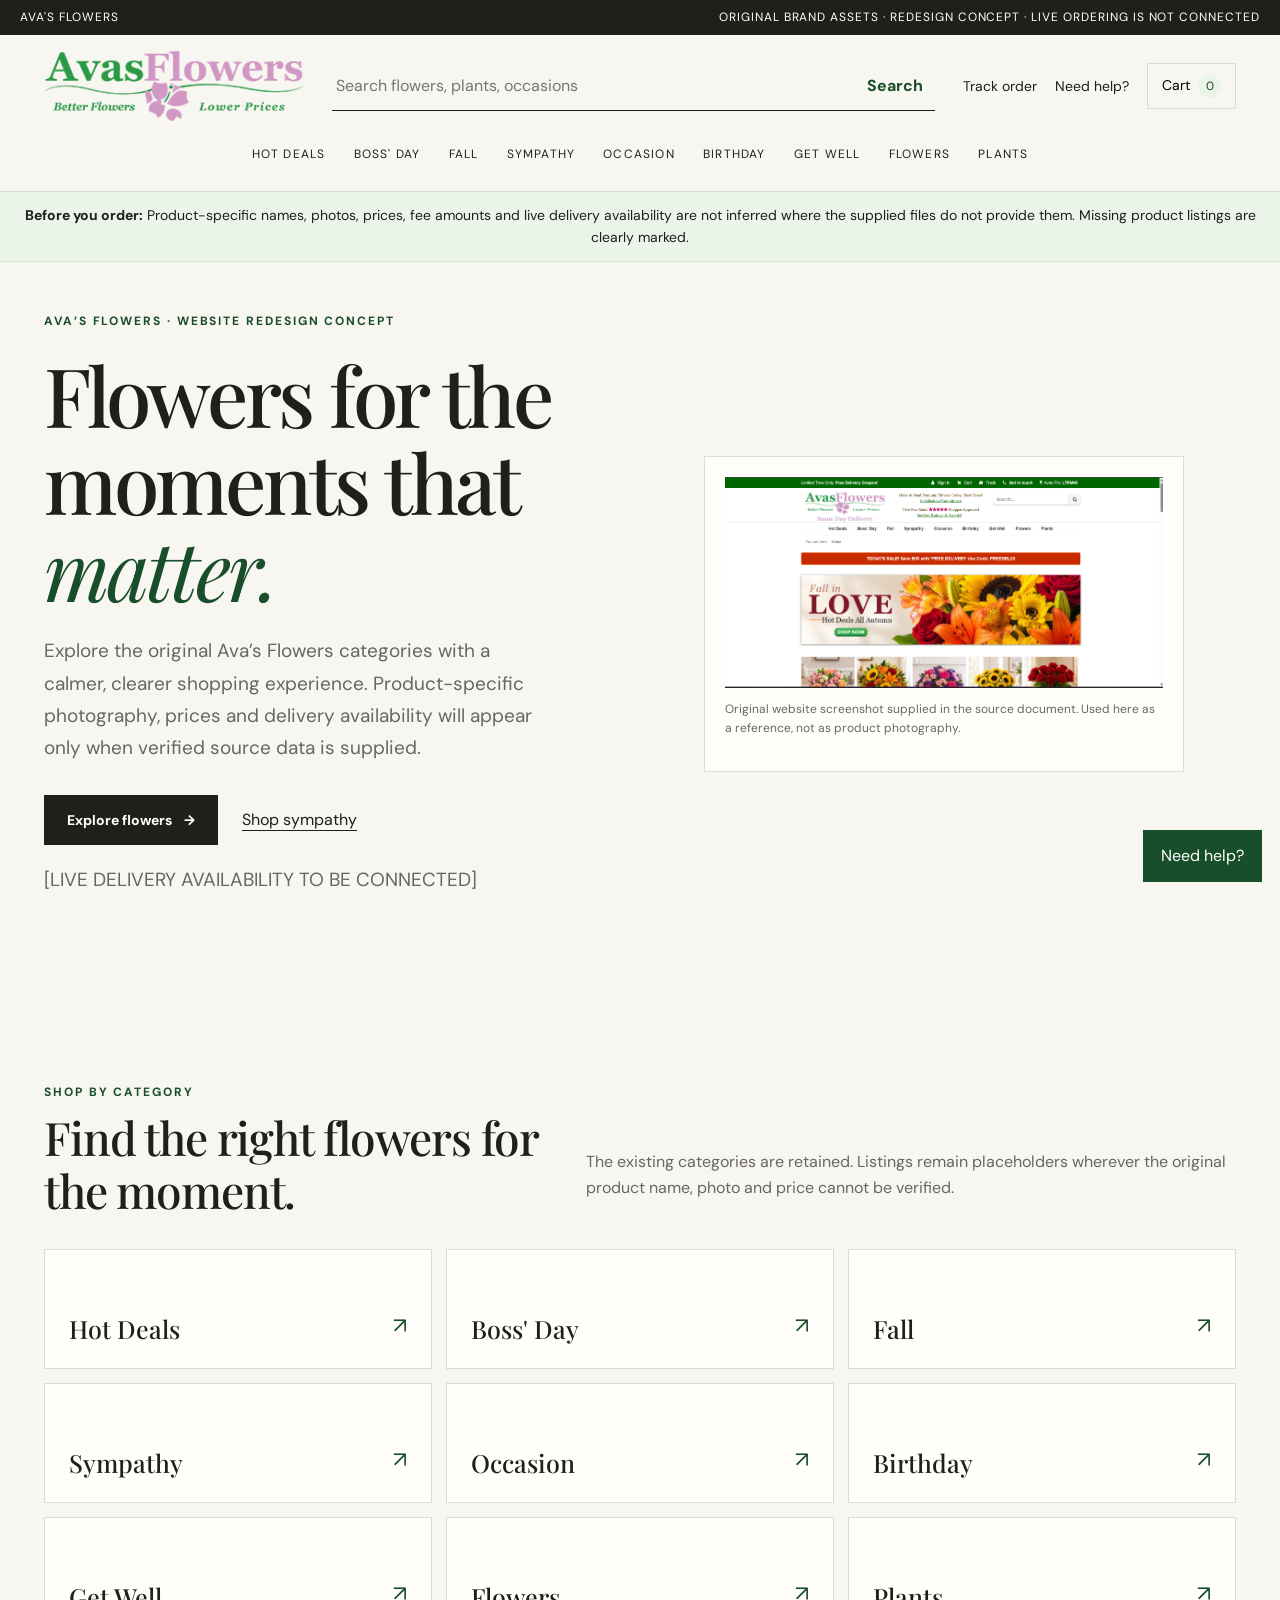
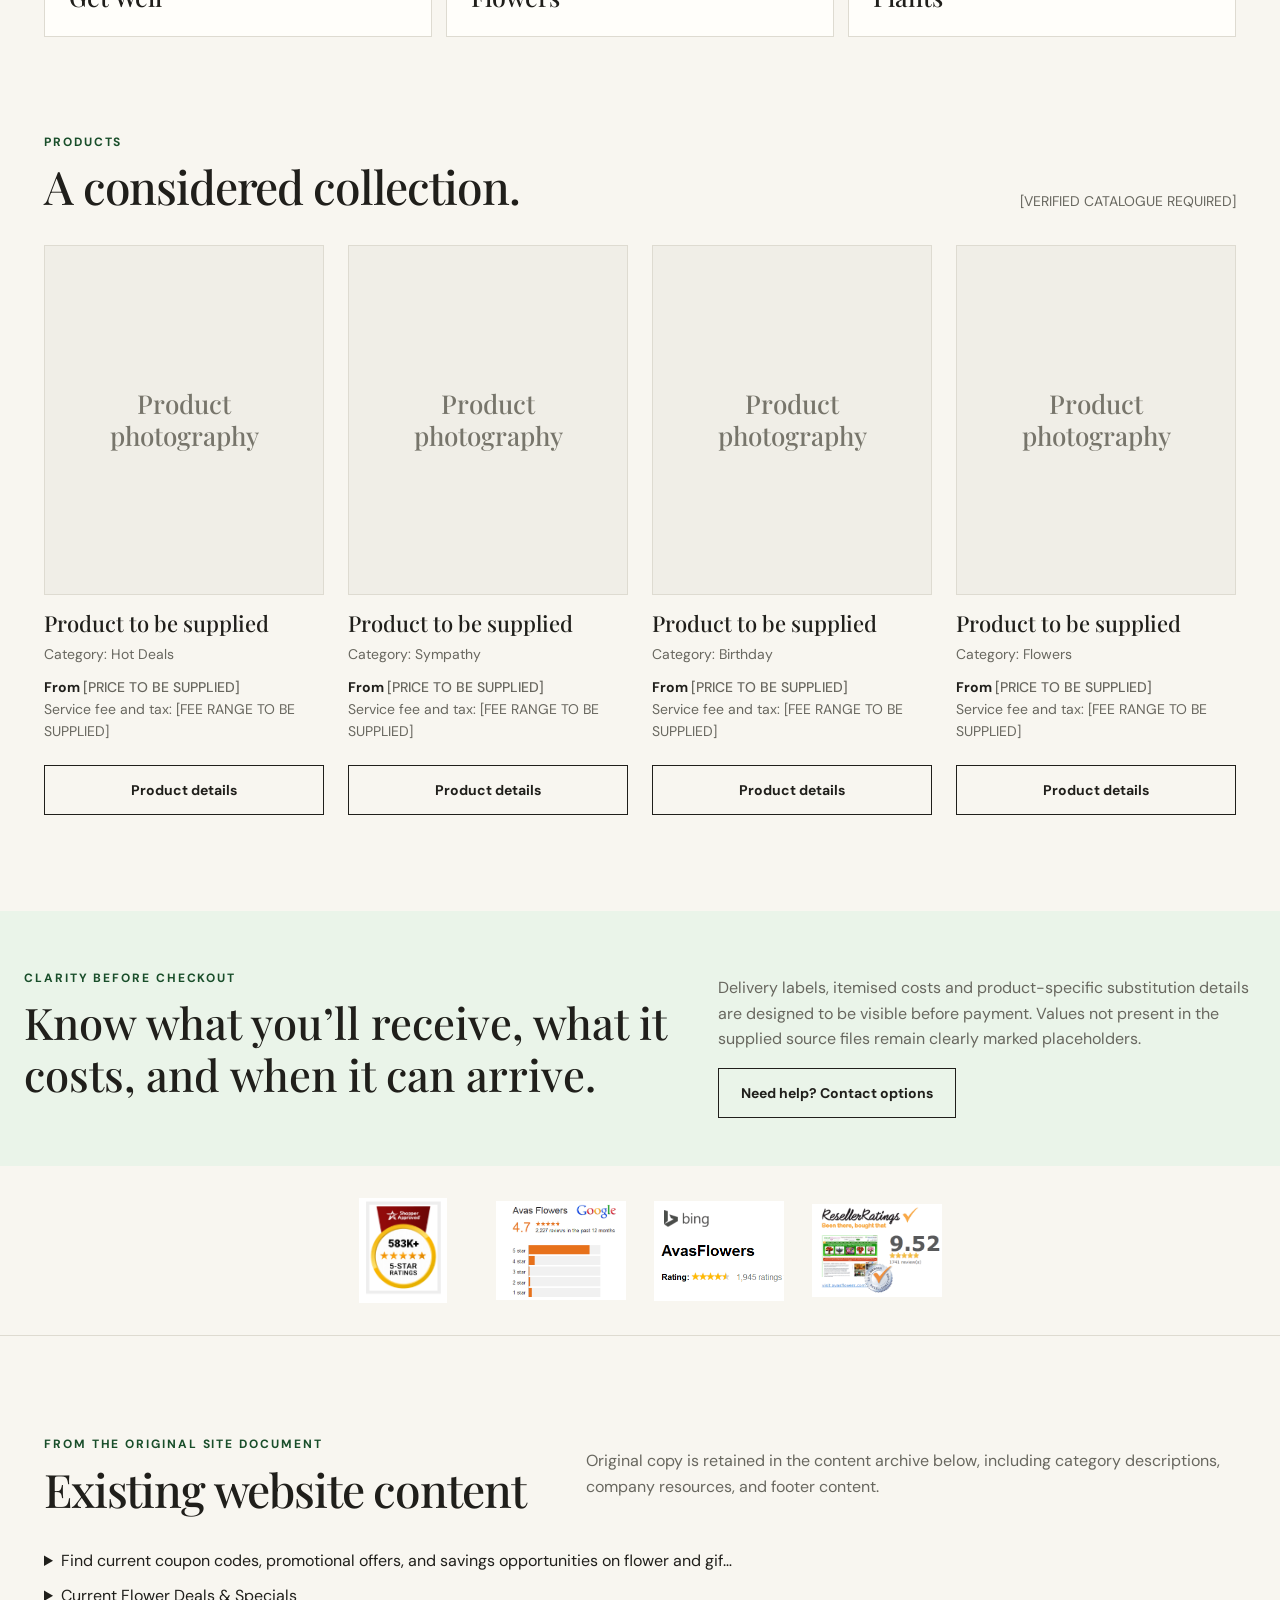
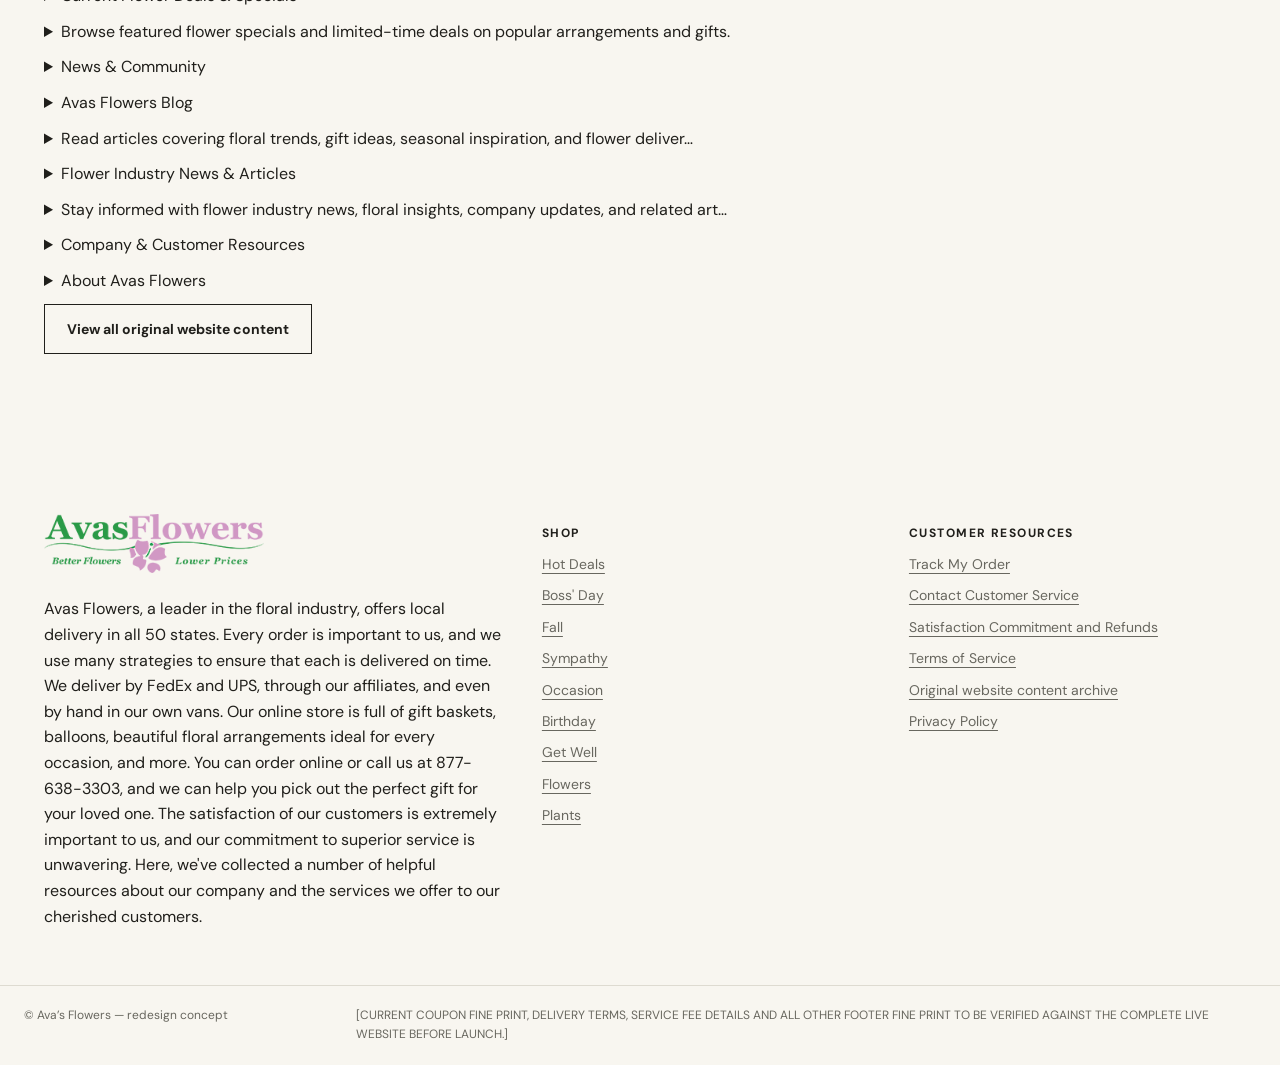
==== index.html @ 03dc3c92 "Upload Ava's Flowers redesign" ====
<!doctype html>
<html lang="en">
<head>
<meta charset="utf-8"><meta name="viewport" content="width=device-width, initial-scale=1">
<meta name="theme-color" content="#f8f6f0"><meta name="description" content="Ava's Flowers website redesign concept using supplied brand assets and source content.">
<title>Ava's Flowers — Website Redesign Concept</title>
<link rel="preconnect" href="https://fonts.googleapis.com"><link rel="preconnect" href="https://fonts.gstatic.com" crossorigin>
<link href="https://fonts.googleapis.com/css2?family=DM+Sans:wght@400;500;600;700&family=Playfair+Display:wght@400;500;600&display=swap" rel="stylesheet">
<link rel="stylesheet" href="styles.css"><script defer src="app.js"></script>
</head>
<body>
<a class="skip-link" href="#main">Skip to content</a>
<div class="announcement"><span>AVA'S FLOWERS</span><span>Original brand assets · redesign concept · live ordering is not connected</span></div>
<header class="site-header" id="top">
 <div class="head-main">
  <button class="icon-button mobile-menu-button" aria-label="Open navigation" aria-expanded="false" aria-controls="category-nav" id="menu-toggle">☰</button>
  <a href="#home" class="brand" aria-label="Ava's Flowers home"><img src="assets/image1.png" width="280" height="75" alt="Avas Flowers original logo from supplied Word document"></a>
  <form class="search" id="search-form" role="search"><label class="sr-only" for="site-search">Search flowers</label><input id="site-search" type="search" placeholder="Search flowers, plants, occasions"><button aria-label="Search">Search</button></form>
  <div class="head-actions"><a href="#track">Track order</a><a href="#help">Need help?</a><button class="cart-link" id="cart-open" aria-label="Open cart">Cart <span id="cart-count">0</span></button></div>
 </div>
 <nav class="category-nav" id="category-nav" aria-label="Shop categories"><a href="#category/Hot%20Deals">Hot Deals</a><a href="#category/Boss'%20Day">Boss' Day</a><a href="#category/Fall">Fall</a><a href="#category/Sympathy">Sympathy</a><a href="#category/Occasion">Occasion</a><a href="#category/Birthday">Birthday</a><a href="#category/Get%20Well">Get Well</a><a href="#category/Flowers">Flowers</a><a href="#category/Plants">Plants</a></nav>
</header>
<div class="notice"><strong>Before you order:</strong> Product-specific names, photos, prices, fee amounts and live delivery availability are not inferred where the supplied files do not provide them. Missing product listings are clearly marked.</div>
<main id="main" tabindex="-1"></main>
<aside class="help-float"><a href="#help">Need help?</a></aside>
<footer id="footer" class="site-footer"></footer>
<div id="toast" class="toast" role="status" aria-live="polite"></div>
</body></html>
---- styles.css ----
:root{--color-paper:#f8f6f0;--color-white:#fffefa;--color-ink:#201f1b;--color-muted:#68675f;--color-line:#dedbd1;--color-accent:#2A9A47;--color-accent-soft:#eaf4e9;--color-dark-green:#194e2a;--space-1:8px;--space-2:16px;--space-3:24px;--space-4:32px;--space-5:40px;--space-6:48px;--space-8:64px;--space-10:80px;--space-12:96px;--radius-sm:4px;--radius-md:10px;--text-xs:12px;--text-sm:14px;--text-base:16px;--text-lg:19px;--text-xl:24px;--text-2xl:32px;--text-hero:clamp(42px,6.4vw,82px);--font-serif:'Playfair Display',Georgia,serif;--font-sans:'DM Sans',Arial,sans-serif;--content:1240px;--ease:cubic-bezier(.2,.7,.2,1)}
*{box-sizing:border-box}html{scroll-behavior:smooth;scroll-padding-top:150px}body{margin:0;background:var(--color-paper);color:var(--color-ink);font-family:var(--font-sans);font-size:var(--text-base);line-height:1.6}a{color:inherit;text-underline-offset:4px;text-decoration-thickness:1px}button,input,select,textarea{font:inherit}button,a,input,select,textarea{touch-action:manipulation}button{cursor:pointer}button:focus-visible,a:focus-visible,input:focus-visible,select:focus-visible,textarea:focus-visible,summary:focus-visible{outline:3px solid var(--color-dark-green);outline-offset:3px}.sr-only{position:absolute;width:1px;height:1px;padding:0;margin:-1px;overflow:hidden;clip:rect(0,0,0,0);white-space:nowrap;border:0}.skip-link{position:fixed;top:8px;left:8px;z-index:1000;background:var(--color-white);padding:12px;transform:translateY(-160%)}.skip-link:focus{transform:none}.announcement{display:flex;justify-content:space-between;gap:16px;padding:8px max(20px,calc((100% - var(--content))/2));background:var(--color-ink);color:#fff;font-size:var(--text-xs);letter-spacing:.08em;text-transform:uppercase}.site-header{position:sticky;top:0;z-index:50;background:rgba(248,246,240,.97);border-bottom:1px solid var(--color-line);transition:background .2s ease}.site-header.scrolled{background:var(--color-white)}.head-main{max-width:var(--content);margin:auto;min-height:100px;padding:16px 24px;display:grid;grid-template-columns:minmax(160px,260px) minmax(220px,1fr) auto;gap:28px;align-items:center}.brand{display:flex;align-items:center;justify-content:center;min-width:0}.brand img{display:block;width:min(100%,260px);height:auto;object-fit:contain}.search{display:flex;min-width:0;border-bottom:1px solid var(--color-ink)}.search input{width:100%;min-width:0;border:0;background:transparent;padding:12px 4px;outline-offset:-2px}.search button{border:0;background:transparent;padding:12px;color:var(--color-dark-green);font-weight:700}.head-actions{display:flex;align-items:center;gap:18px;font-size:var(--text-sm);white-space:nowrap}.head-actions a{text-decoration:none}.cart-link{border:1px solid var(--color-line);background:transparent;padding:10px 14px;min-height:44px}.cart-link span{display:inline-grid;place-items:center;background:var(--color-accent-soft);color:var(--color-dark-green);border-radius:20px;min-width:23px;height:23px;margin-left:4px;font-size:12px;transition:transform .2s}.cart-link.bump span{transform:scale(1.2)}.category-nav{display:flex;justify-content:center;gap:clamp(12px,2.2vw,32px);padding:0 16px 18px;flex-wrap:wrap}.category-nav a{font-size:var(--text-xs);letter-spacing:.1em;text-transform:uppercase;text-decoration:none;padding:8px 0;border-bottom:1px solid transparent}.category-nav a:hover,.category-nav a:focus-visible{border-color:var(--color-accent)}.mobile-menu-button{display:none}.notice{background:var(--color-accent-soft);border-bottom:1px solid #d2e6d1;padding:12px 24px;text-align:center;font-size:var(--text-sm)}main{min-height:60vh}.container{max-width:var(--content);margin:0 auto;padding:0 24px}.section{padding:var(--space-12) 0}.section-head{display:flex;align-items:end;justify-content:space-between;gap:24px;margin-bottom:32px}.eyebrow,.kicker{font-size:var(--text-xs);text-transform:uppercase;letter-spacing:.16em;color:var(--color-dark-green);font-weight:700}.hero{display:grid;grid-template-columns:1fr 1.05fr;min-height:560px;max-width:var(--content);margin:0 auto;padding:50px 24px 72px;gap:50px;align-items:center}.hero-copy{animation:rise .45s var(--ease) both}.hero h1{font:500 var(--text-hero)/1.06 var(--font-serif);letter-spacing:-.04em;margin:20px 0 24px;max-width:650px}.hero h1 em,h1 em,h2 em{font-weight:400;color:var(--color-dark-green)}.hero-copy>p{max-width:500px;font-size:var(--text-lg);line-height:1.7;color:var(--color-muted)}.hero-actions{display:flex;gap:24px;align-items:center;flex-wrap:wrap;margin-top:30px}.button{display:inline-flex;align-items:center;justify-content:center;gap:12px;min-height:48px;padding:13px 22px;border:1px solid var(--color-ink);background:var(--color-ink);color:#fff;text-decoration:none;font-size:var(--text-sm);font-weight:700;transition:background .18s,color .18s,border-color .18s}.button:hover{background:var(--color-dark-green);border-color:var(--color-dark-green)}.button.secondary{background:transparent;color:var(--color-ink)}.button.secondary:hover{background:var(--color-accent-soft)}.text-link{background:none;border:0;text-decoration:underline;text-underline-offset:5px;padding:12px 0}.hero-art{position:relative;min-height:470px;display:flex;align-items:center;justify-content:center;animation:rise .5s .06s var(--ease) both}.hero-art img{width:100%;max-height:490px;object-fit:contain;display:block}.hero-asset-note{background:var(--color-white);border:1px solid var(--color-line);padding:20px;max-width:480px;width:100%}.hero-asset-note img{width:100%;height:auto}.asset-caption{font-size:var(--text-xs);color:var(--color-muted);margin-top:12px}.section-title{font:500 clamp(30px,3.6vw,48px)/1.15 var(--font-serif);letter-spacing:-.025em;margin:8px 0 0}.intro{max-width:650px;color:var(--color-muted)}.category-grid{display:grid;grid-template-columns:repeat(3,minmax(0,1fr));gap:14px}.category-tile{min-height:120px;background:var(--color-white);border:1px solid var(--color-line);padding:24px;display:flex;align-items:end;justify-content:space-between;gap:12px;text-decoration:none;transition:background .2s,transform .2s}.category-tile strong{font:500 25px/1.2 var(--font-serif)}.category-tile:hover{background:var(--color-accent-soft);transform:translateY(-2px)}.category-tile span{font-size:22px;color:var(--color-dark-green)}.product-grid{display:grid;grid-template-columns:repeat(4,minmax(0,1fr));gap:24px}.product-card{min-width:0}.product-image{aspect-ratio:4/5;border:1px solid var(--color-line);background:#f0eee7;display:grid;place-items:center;padding:22px;overflow:hidden}.product-image img{width:100%;height:100%;object-fit:contain}.placeholder-mark{font:500 26px/1.2 var(--font-serif);color:#77756b;text-align:center}.product-card h3{font:500 22px/1.3 var(--font-serif);margin:14px 0 6px}.product-card p{font-size:var(--text-sm);color:var(--color-muted);margin:0 0 10px}.price-placeholder{font-size:var(--text-sm);font-weight:700}.product-card .button{margin-top:12px;width:100%}.muted-note{font-size:var(--text-sm);color:var(--color-muted)}.trust-band{background:var(--color-accent-soft);padding:48px 24px}.trust-inner{max-width:var(--content);margin:auto;display:grid;grid-template-columns:1.2fr 1fr;gap:48px;align-items:center}.trust-inner h2{font:500 clamp(30px,3.4vw,44px)/1.2 var(--font-serif);margin:8px 0}.trust-inner p{color:var(--color-muted)}.award-strip{display:flex;align-items:center;justify-content:center;gap:28px;flex-wrap:wrap;padding:32px 24px;border-bottom:1px solid var(--color-line)}.award-strip img{max-width:130px;max-height:105px;object-fit:contain}.page-heading{padding:64px 0 36px}.page-heading h1{font:500 clamp(38px,5vw,64px)/1.1 var(--font-serif);margin:12px 0}.page-heading p{max-width:740px;color:var(--color-muted)}.listing-tools{display:flex;justify-content:space-between;align-items:center;gap:16px;flex-wrap:wrap;padding:18px 0;border-top:1px solid var(--color-line);border-bottom:1px solid var(--color-line);margin-bottom:26px}.filters{display:flex;gap:12px;flex-wrap:wrap}.filters label{font-size:var(--text-sm);display:flex;align-items:center;gap:8px}.filters select,.form-field input,.form-field select,.form-field textarea,.field{border:1px solid #aaa79d;background:var(--color-white);padding:12px;min-height:44px;border-radius:var(--radius-sm);max-width:100%}.empty-state{border:1px dashed #b8b4a8;padding:40px;text-align:center;background:var(--color-white)}.empty-state h2{font:500 30px var(--font-serif)}.empty-state p{color:var(--color-muted)}.pagination{display:flex;justify-content:center;gap:8px;margin:36px 0}.pagination button{min-width:44px;min-height:44px;background:transparent;border:1px solid var(--color-line)}.pagination button[aria-current=page]{background:var(--color-ink);color:white}.layout-two{display:grid;grid-template-columns:minmax(0,1.2fr) minmax(280px,.8fr);gap:40px;align-items:start}.panel{background:var(--color-white);border:1px solid var(--color-line);padding:26px}.panel h2,.panel h3{font-family:var(--font-serif);font-weight:500}.field-group{display:grid;gap:7px;margin:16px 0}.field-group label{font-size:var(--text-sm);font-weight:700}.field-group small,.error{font-size:var(--text-sm)}.error{color:#8a2c1f}.date-options{display:grid;grid-template-columns:repeat(2,minmax(0,1fr));gap:12px}.date-choice{border:1px solid var(--color-line);padding:12px;background:var(--color-white);display:flex;gap:10px;align-items:start}.date-choice:has(input:checked){border-color:var(--color-accent);background:var(--color-accent-soft)}.summary-row{display:flex;justify-content:space-between;gap:20px;padding:10px 0;border-bottom:1px solid var(--color-line)}.summary-row.total{font-size:20px;font-weight:700;border-bottom:0}.placeholder-value{font-weight:500;color:var(--color-muted)}.disclosure{border-top:1px solid var(--color-line)}.disclosure details{border-bottom:1px solid var(--color-line)}.disclosure summary{list-style:none;cursor:pointer;padding:18px 0;display:flex;justify-content:space-between;gap:16px;font-weight:700}.disclosure summary::-webkit-details-marker{display:none}.disclosure summary::after{content:'+';font-size:22px;line-height:1;transition:transform .2s}.disclosure details[open] summary::after{transform:rotate(45deg)}.disclosure .detail-body{padding:0 0 20px;color:var(--color-muted);white-space:pre-wrap}.terms-layout{display:grid;grid-template-columns:260px minmax(0,1fr);gap:32px;align-items:start}.terms-toc{position:sticky;top:170px;background:var(--color-white);border:1px solid var(--color-line);padding:18px;max-height:70vh;overflow:auto}.terms-toc h2{font:500 22px var(--font-serif);margin:0 0 12px}.terms-toc a{display:block;font-size:var(--text-sm);padding:7px 0}.terms-content{min-width:0}.terms-content details{padding:0 18px;background:var(--color-white);border:1px solid var(--color-line);margin-bottom:10px}.terms-content summary{font:500 20px/1.4 var(--font-serif);padding:18px 0;cursor:pointer}.terms-content .term-text{white-space:pre-wrap;overflow-wrap:anywhere;padding-bottom:22px}.old-content details{margin-bottom:10px}.old-content .detail-body{white-space:pre-wrap;color:var(--color-ink)}.form-grid{display:grid;grid-template-columns:repeat(2,minmax(0,1fr));gap:0 20px}.span-two{grid-column:1/-1}.footer-main{max-width:var(--content);margin:auto;padding:64px 24px 40px;display:grid;grid-template-columns:1.4fr 1fr 1fr;gap:40px}.footer-brand img{width:220px;max-width:100%;height:auto}.footer-links h2{font-size:var(--text-xs);letter-spacing:.12em;text-transform:uppercase}.footer-links a{display:block;margin:9px 0;color:var(--color-muted);font-size:var(--text-sm)}.footer-bottom{border-top:1px solid var(--color-line);padding:20px 24px;display:flex;justify-content:space-between;gap:16px;flex-wrap:wrap;font-size:var(--text-xs);color:var(--color-muted)}.footer-bottom .legal-note{max-width:900px}.help-float{position:fixed;right:18px;bottom:18px;z-index:40}.help-float a{display:block;background:var(--color-dark-green);color:white;text-decoration:none;padding:13px 18px;min-height:48px}.toast{position:fixed;left:50%;bottom:24px;transform:translate(-50%,20px);opacity:0;pointer-events:none;background:var(--color-ink);color:#fff;padding:12px 18px;z-index:100;transition:opacity .2s,transform .2s}.toast.show{opacity:1;transform:translate(-50%,0)}.reveal{opacity:0;transform:translateY(12px);transition:opacity .4s var(--ease),transform .4s var(--ease)}.reveal.visible{opacity:1;transform:none}.callout{border-left:3px solid var(--color-accent);background:var(--color-accent-soft);padding:16px 20px}.mobile-sticky{display:none}
@keyframes rise{from{opacity:0;transform:translateY(12px)}to{opacity:1;transform:translateY(0)}}
@media(max-width:1050px){.head-main{grid-template-columns:200px minmax(180px,1fr) auto;gap:16px}.head-actions{gap:10px}.head-actions a:nth-child(2){display:none}.product-grid{grid-template-columns:repeat(2,minmax(0,1fr))}.hero{gap:28px}.hero-art{min-height:360px}.terms-layout{grid-template-columns:220px minmax(0,1fr)}}
@media(max-width:700px){html{scroll-padding-top:120px}.announcement{font-size:10px;padding:7px 12px}.announcement span:last-child{display:none}.head-main{grid-template-columns:44px 1fr auto;min-height:75px;padding:10px 14px;gap:10px}.mobile-menu-button{display:block;min-width:44px;min-height:44px;background:transparent;border:1px solid var(--color-line)}.brand img{width:170px;max-height:55px}.search{display:none}.head-actions{gap:10px}.head-actions>a{display:none}.cart-link{padding:8px 10px}.category-nav{display:none;flex-direction:column;align-items:stretch;gap:0;padding:0 18px 16px}.category-nav.open{display:flex}.category-nav a{padding:12px 2px;border-bottom:1px solid var(--color-line)}.notice{text-align:left;padding:10px 14px;font-size:12px}.container{padding:0 18px}.hero{grid-template-columns:1fr;padding:38px 18px 42px;gap:22px;min-height:0}.hero h1{font-size:clamp(42px,12vw,60px)}.hero-copy>p{font-size:17px}.hero-art{min-height:0}.hero-art img{max-height:260px}.section{padding:56px 0}.section-head{display:block}.category-grid{grid-template-columns:1fr 1fr;gap:10px}.category-tile{padding:16px;min-height:105px}.category-tile strong{font-size:20px}.product-grid{grid-template-columns:repeat(2,minmax(0,1fr));gap:24px 12px}.product-card h3{font-size:19px}.product-image{padding:12px}.trust-inner{grid-template-columns:1fr;gap:18px}.award-strip{gap:18px;padding:26px 16px}.award-strip img{max-width:90px;max-height:75px}.page-heading{padding:44px 0 26px}.page-heading h1{font-size:42px}.layout-two,.terms-layout{grid-template-columns:1fr;gap:20px}.terms-toc{position:static;max-height:none}.form-grid{grid-template-columns:1fr}.span-two{grid-column:auto}.panel{padding:18px}.date-options{grid-template-columns:1fr}.footer-main{grid-template-columns:1fr 1fr;padding:42px 18px 30px;gap:28px 18px}.footer-brand{grid-column:1/-1}.footer-bottom{padding:18px}.help-float{right:10px;bottom:10px}.help-float a{padding:10px 14px}.mobile-sticky{display:flex;position:sticky;bottom:0;z-index:30;justify-content:space-between;align-items:center;gap:16px;padding:12px 16px;background:var(--color-white);border-top:1px solid var(--color-line)}.mobile-sticky .button{flex:1}.hide-mobile{display:none!important}}
@media(prefers-reduced-motion:reduce){*,*::before,*::after{scroll-behavior:auto!important;animation-duration:.01ms!important;animation-iteration-count:1!important;transition-duration:.01ms!important}.reveal{opacity:1;transform:none}}
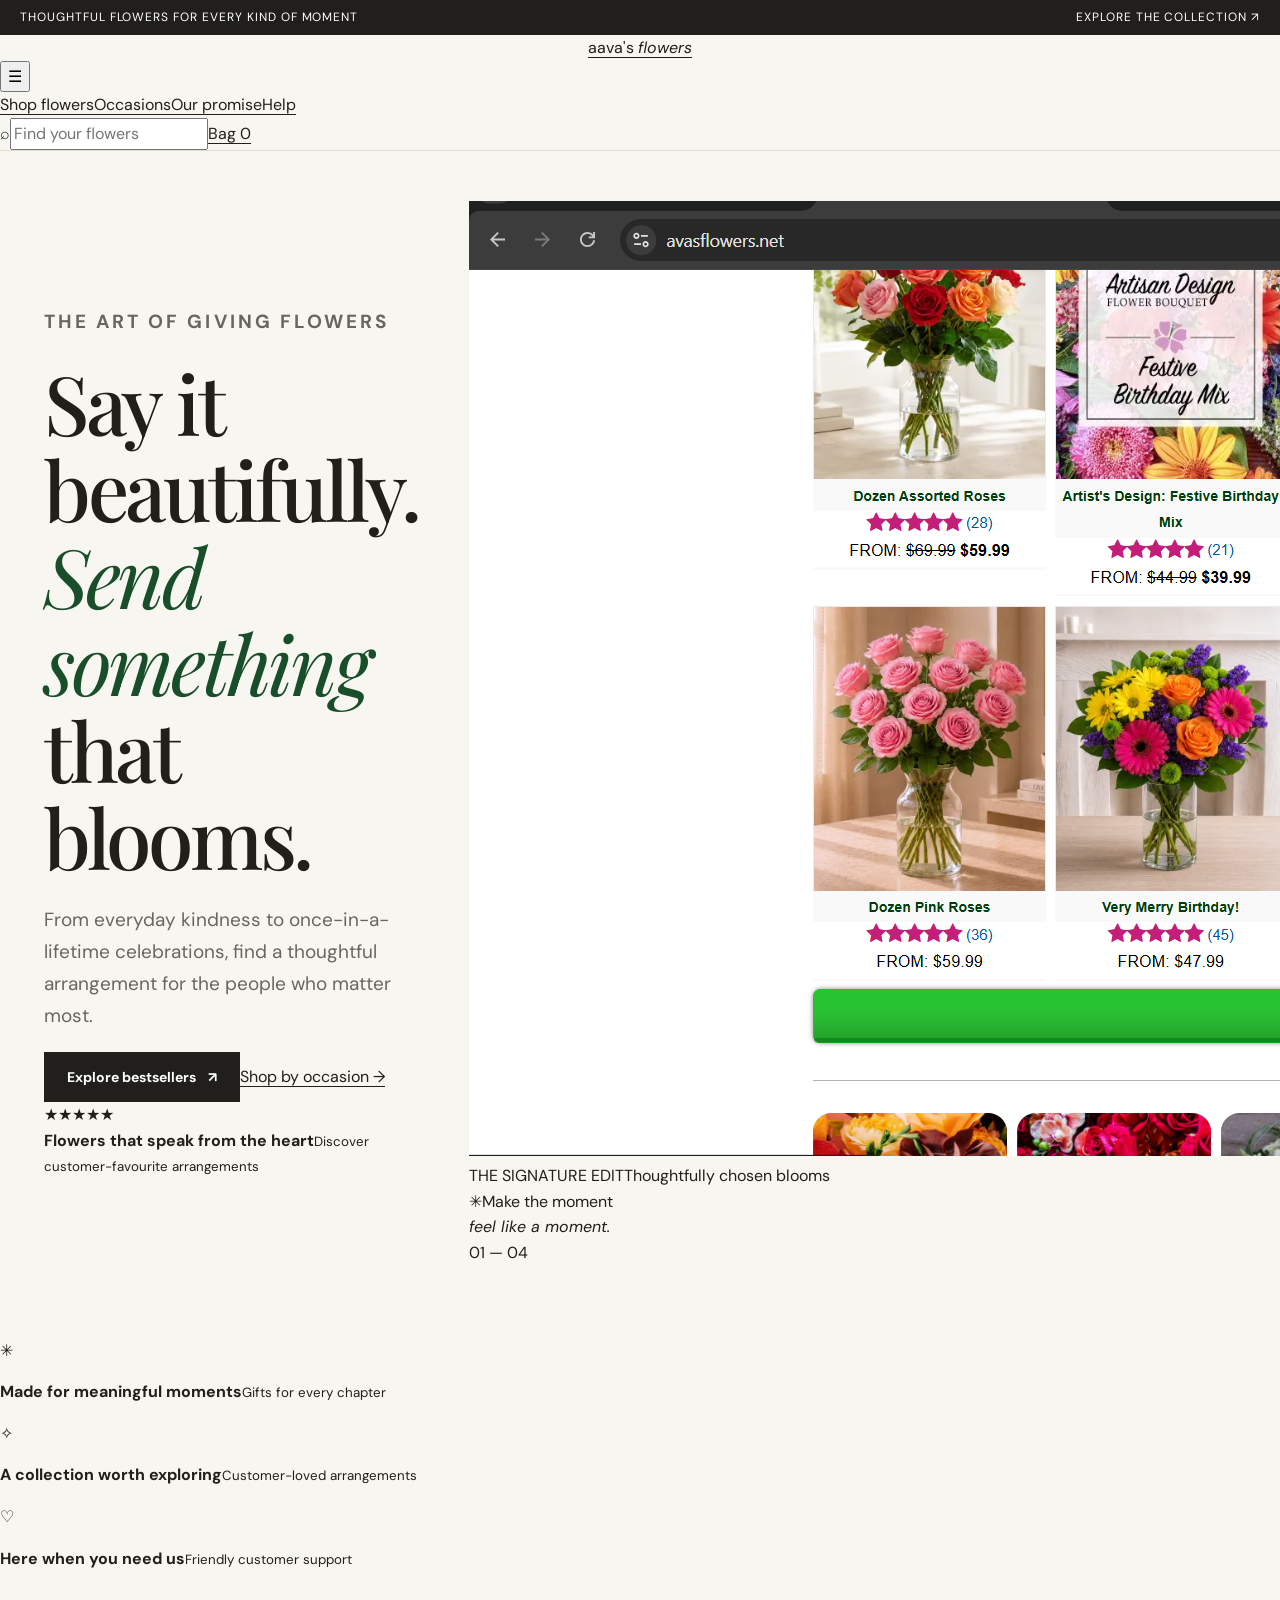
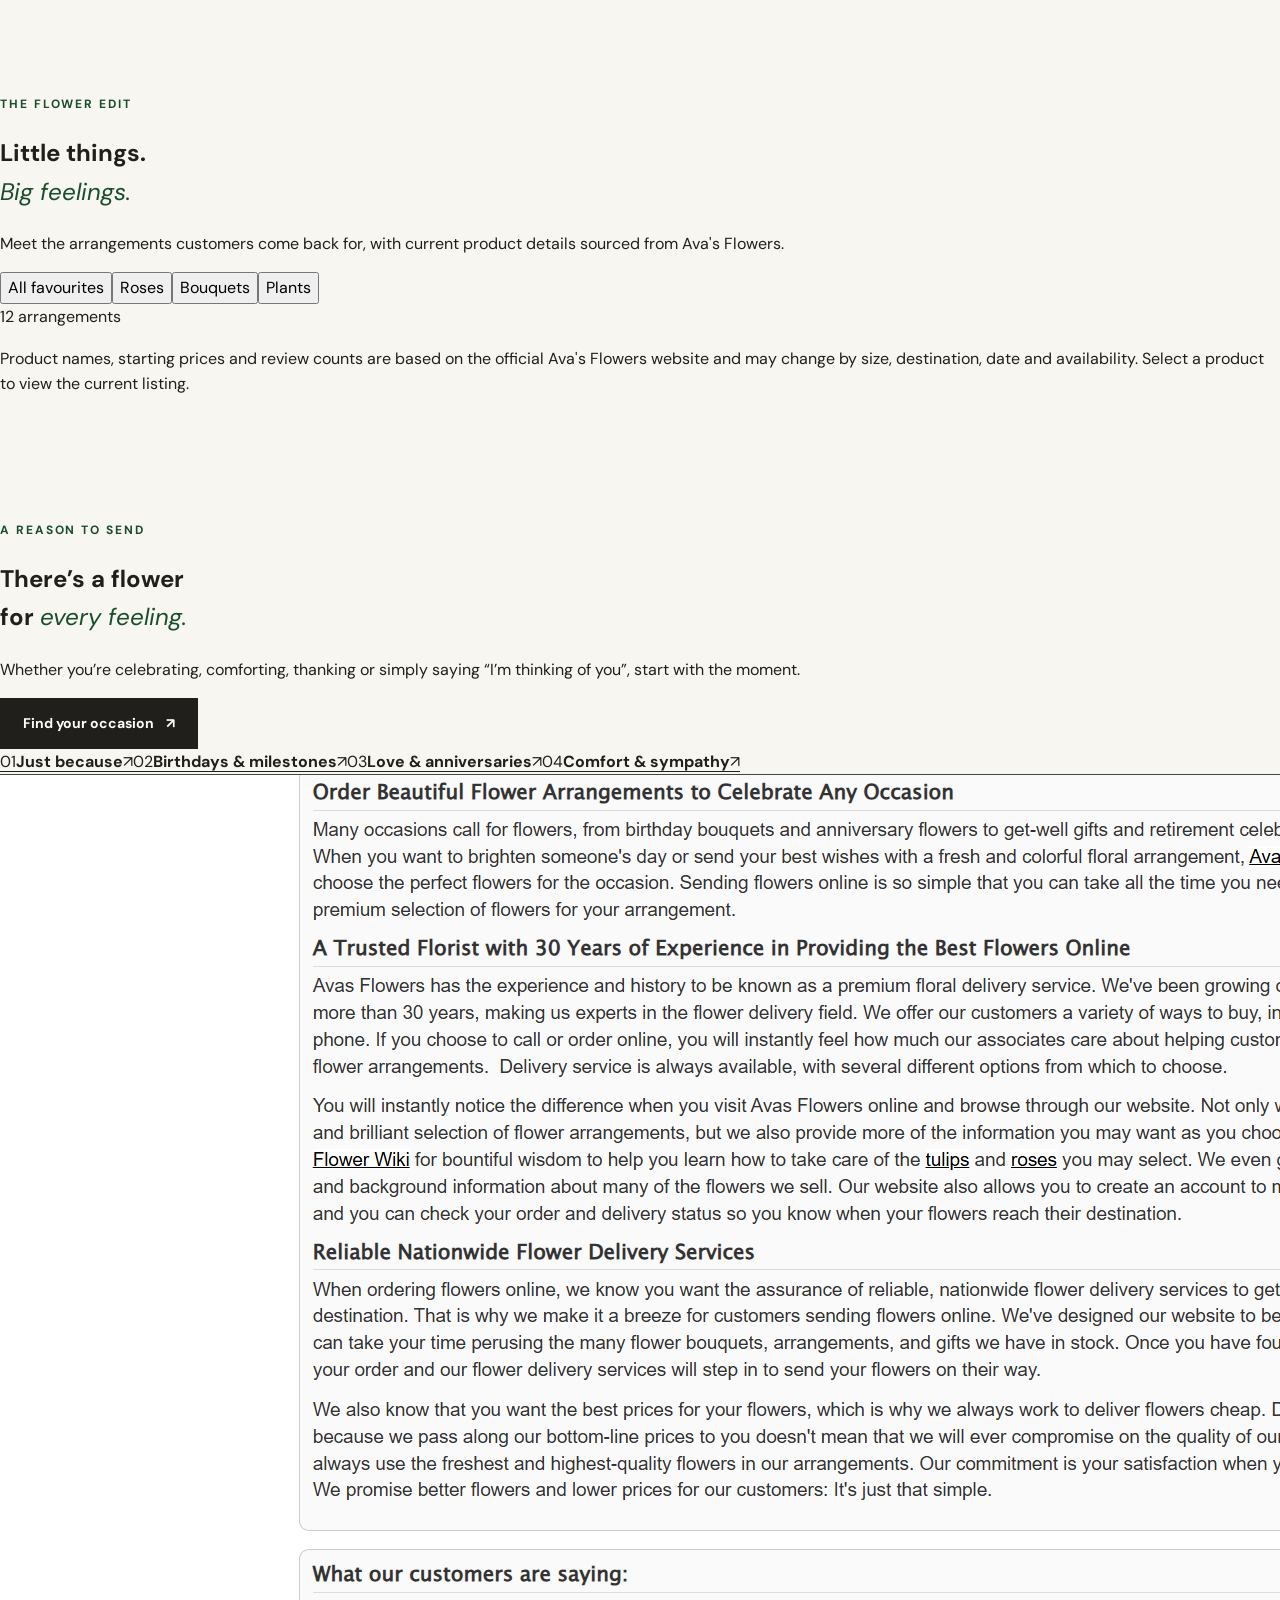
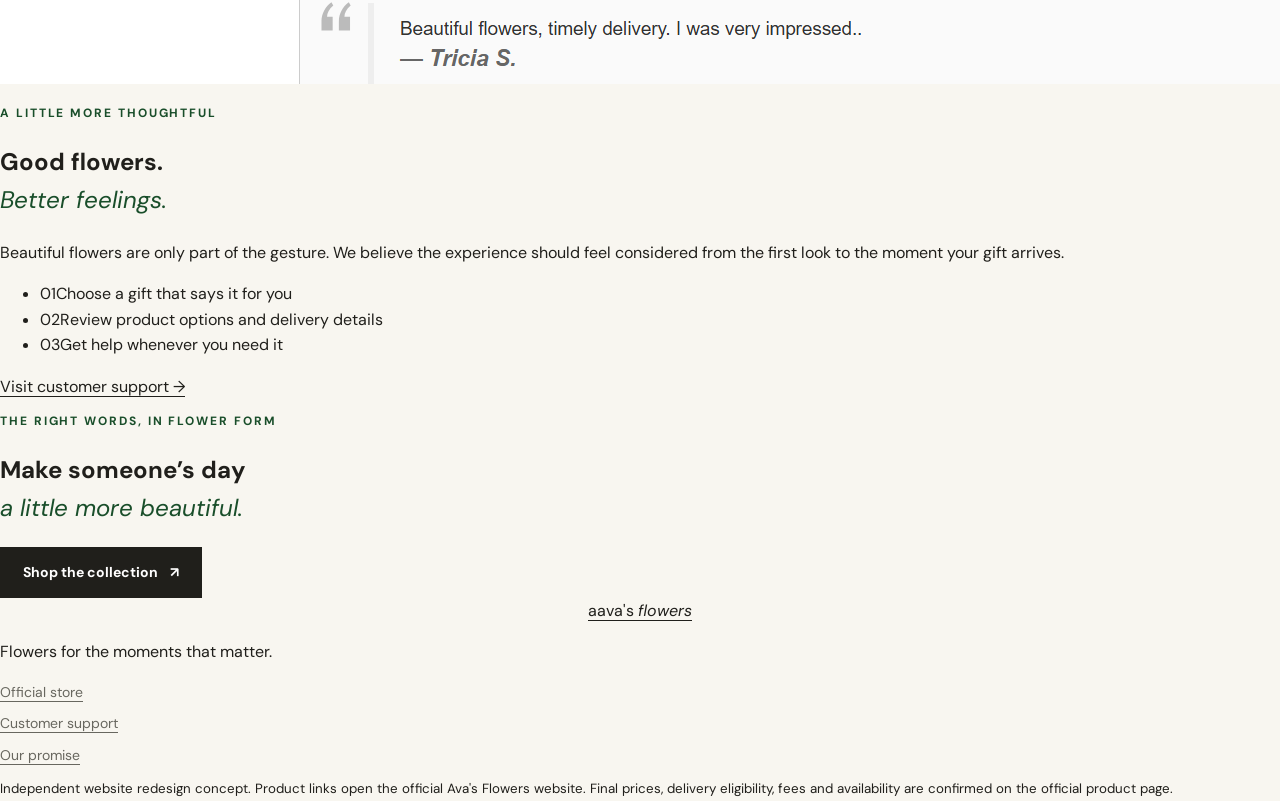
==== commit 14875ff6: "Redesign Ava's Flowers premium storefront" ====
--- a/index.html
+++ b/index.html
@@ -1,28 +1,33 @@
 <!doctype html>
 <html lang="en">
 <head>
-<meta charset="utf-8"><meta name="viewport" content="width=device-width, initial-scale=1">
-<meta name="theme-color" content="#f8f6f0"><meta name="description" content="Ava's Flowers website redesign concept using supplied brand assets and source content.">
-<title>Ava's Flowers — Website Redesign Concept</title>
+<meta charset="utf-8"><meta name="viewport" content="width=device-width,initial-scale=1">
+<meta name="theme-color" content="#f8f5ef">
+<meta name="description" content="Thoughtful flowers for life's meaningful moments. Explore the Ava's Flowers collection.">
+<title>Ava's Flowers | Thoughtful flowers, beautifully delivered</title>
 <link rel="preconnect" href="https://fonts.googleapis.com"><link rel="preconnect" href="https://fonts.gstatic.com" crossorigin>
-<link href="https://fonts.googleapis.com/css2?family=DM+Sans:wght@400;500;600;700&family=Playfair+Display:wght@400;500;600&display=swap" rel="stylesheet">
+<link href="https://fonts.googleapis.com/css2?family=DM+Sans:wght@400;500;600;700&family=Playfair+Display:wght@400;500;600;700&display=swap" rel="stylesheet">
 <link rel="stylesheet" href="styles.css"><script defer src="app.js"></script>
 </head>
 <body>
-<a class="skip-link" href="#main">Skip to content</a>
-<div class="announcement"><span>AVA'S FLOWERS</span><span>Original brand assets · redesign concept · live ordering is not connected</span></div>
-<header class="site-header" id="top">
- <div class="head-main">
-  <button class="icon-button mobile-menu-button" aria-label="Open navigation" aria-expanded="false" aria-controls="category-nav" id="menu-toggle">☰</button>
-  <a href="#home" class="brand" aria-label="Ava's Flowers home"><img src="assets/image1.png" width="280" height="75" alt="Avas Flowers original logo from supplied Word document"></a>
-  <form class="search" id="search-form" role="search"><label class="sr-only" for="site-search">Search flowers</label><input id="site-search" type="search" placeholder="Search flowers, plants, occasions"><button aria-label="Search">Search</button></form>
-  <div class="head-actions"><a href="#track">Track order</a><a href="#help">Need help?</a><button class="cart-link" id="cart-open" aria-label="Open cart">Cart <span id="cart-count">0</span></button></div>
- </div>
- <nav class="category-nav" id="category-nav" aria-label="Shop categories"><a href="#category/Hot%20Deals">Hot Deals</a><a href="#category/Boss'%20Day">Boss' Day</a><a href="#category/Fall">Fall</a><a href="#category/Sympathy">Sympathy</a><a href="#category/Occasion">Occasion</a><a href="#category/Birthday">Birthday</a><a href="#category/Get%20Well">Get Well</a><a href="#category/Flowers">Flowers</a><a href="#category/Plants">Plants</a></nav>
+<div class="announcement"><span>Thoughtful flowers for every kind of moment</span><span>Explore the collection <span aria-hidden="true">↗</span></span></div>
+<header class="site-header">
+ <a class="brand" href="#home" aria-label="Ava's Flowers home"><span class="brand-mark">a</span><span class="brand-word">ava's <i>flowers</i></span></a>
+ <button class="menu-toggle" id="menu-toggle" aria-expanded="false" aria-controls="main-nav" aria-label="Toggle navigation">☰</button>
+ <nav id="main-nav" aria-label="Main navigation"><a href="#collection">Shop flowers</a><a href="#occasions">Occasions</a><a href="#our-promise">Our promise</a><a href="https://www.avasflowers.net/customersupport" target="_blank" rel="noopener">Help</a></nav>
+ <div class="header-actions"><label class="search-box"><span aria-hidden="true">⌕</span><input id="search" type="search" placeholder="Find your flowers" aria-label="Search flowers"></label><a class="cart" href="#collection" aria-label="View collection">Bag <span id="bag-count">0</span></a></div>
 </header>
-<div class="notice"><strong>Before you order:</strong> Product-specific names, photos, prices, fee amounts and live delivery availability are not inferred where the supplied files do not provide them. Missing product listings are clearly marked.</div>
-<main id="main" tabindex="-1"></main>
-<aside class="help-float"><a href="#help">Need help?</a></aside>
-<footer id="footer" class="site-footer"></footer>
-<div id="toast" class="toast" role="status" aria-live="polite"></div>
-</body></html>
+<main id="home">
+<section class="hero">
+ <div class="hero-copy"><p class="eyebrow"><span class="eyebrow-line"></span> THE ART OF GIVING FLOWERS</p><h1>Say it beautifully.<br><em>Send something</em><br>that blooms.</h1><p class="hero-description">From everyday kindness to once-in-a-lifetime celebrations, find a thoughtful arrangement for the people who matter most.</p><div class="hero-buttons"><a class="button button-dark" href="#collection">Explore bestsellers <span>↗</span></a><a class="quiet-link" href="#occasions">Shop by occasion <span>→</span></a></div><div class="hero-proof"><div class="proof-stars">★★★★★</div><div><strong>Flowers that speak from the heart</strong><small>Discover customer-favourite arrangements</small></div></div></div>
+ <div class="hero-visual"><div class="hero-image-wrap"><img src="assets/image3.png" alt="Floral arrangement from the supplied floral collection" fetchpriority="high"><div class="image-caption"><span>THE SIGNATURE EDIT</span><span>Thoughtfully chosen blooms</span></div></div><div class="floating-note"><span class="note-flower">✳</span><span>Make the moment<br><i>feel like a moment.</i></span></div><div class="hero-index">01 <span>—</span> 04</div></div>
+</section>
+<div class="benefit-strip"><div><span>✳</span><p><strong>Made for meaningful moments</strong><small>Gifts for every chapter</small></p></div><div><span>✧</span><p><strong>A collection worth exploring</strong><small>Customer-loved arrangements</small></p></div><div><span>♡</span><p><strong>Here when you need us</strong><small>Friendly customer support</small></p></div></div>
+<section class="section collection-section" id="collection"><div class="section-top"><div><p class="eyebrow">THE FLOWER EDIT</p><h2>Little things.<br><em>Big feelings.</em></h2></div><div class="section-intro"><p>Meet the arrangements customers come back for, with current product details sourced from Ava's Flowers.</p><div class="collection-controls"><div class="filter-tabs" role="group" aria-label="Filter collection"><button class="filter active" data-filter="all">All favourites</button><button class="filter" data-filter="roses">Roses</button><button class="filter" data-filter="bouquet">Bouquets</button><button class="filter" data-filter="plants">Plants</button></div><span id="result-count">12 arrangements</span></div></div></div><div id="product-grid" class="product-grid" aria-live="polite"></div><p class="catalog-note">Product names, starting prices and review counts are based on the official Ava's Flowers website and may change by size, destination, date and availability. Select a product to view the current listing.</p></section>
+<section class="occasion-section" id="occasions"><div class="occasion-copy"><p class="eyebrow">A REASON TO SEND</p><h2>There’s a flower<br>for <em>every feeling.</em></h2><p>Whether you’re celebrating, comforting, thanking or simply saying “I’m thinking of you”, start with the moment.</p><a class="button button-light" href="https://www.avasflowers.net/" target="_blank" rel="noopener">Find your occasion <span>↗</span></a></div><div class="occasion-list"><a href="https://www.avasflowers.net/categories/flowers" target="_blank" rel="noopener"><span>01</span><strong>Just because</strong><span class="occasion-arrow">↗</span></a><a href="https://www.avasflowers.net/categories/flowers" target="_blank" rel="noopener"><span>02</span><strong>Birthdays & milestones</strong><span class="occasion-arrow">↗</span></a><a href="https://www.avasflowers.net/categories/flowers" target="_blank" rel="noopener"><span>03</span><strong>Love & anniversaries</strong><span class="occasion-arrow">↗</span></a><a href="https://www.avasflowers.net/categories/flowers" target="_blank" rel="noopener"><span>04</span><strong>Comfort & sympathy</strong><span class="occasion-arrow">↗</span></a></div></section>
+<section class="promise-section" id="our-promise"><div class="promise-visual"><img src="assets/image4.png" alt="Floral details from the supplied collection" loading="lazy"></div><div class="promise-copy"><p class="eyebrow">A LITTLE MORE THOUGHTFUL</p><h2>Good flowers.<br><em>Better feelings.</em></h2><p>Beautiful flowers are only part of the gesture. We believe the experience should feel considered from the first look to the moment your gift arrives.</p><ul><li><span>01</span>Choose a gift that says it for you</li><li><span>02</span>Review product options and delivery details</li><li><span>03</span>Get help whenever you need it</li></ul><a class="quiet-link" href="https://www.avasflowers.net/customersupport" target="_blank" rel="noopener">Visit customer support <span>→</span></a></div></section>
+<section class="closing-cta"><p class="eyebrow">THE RIGHT WORDS, IN FLOWER FORM</p><h2>Make someone’s day<br><em>a little more beautiful.</em></h2><a class="button button-dark" href="#collection">Shop the collection <span>↗</span></a></section>
+</main>
+<footer class="footer"><a class="brand footer-brand" href="#home"><span class="brand-mark">a</span><span class="brand-word">ava's <i>flowers</i></span></a><p>Flowers for the moments that matter.</p><div class="footer-links"><a href="https://www.avasflowers.net/" target="_blank" rel="noopener">Official store</a><a href="https://www.avasflowers.net/customersupport" target="_blank" rel="noopener">Customer support</a><a href="#our-promise">Our promise</a></div><small>Independent website redesign concept. Product links open the official Ava's Flowers website. Final prices, delivery eligibility, fees and availability are confirmed on the official product page.</small></footer>
+<div id="toast" role="status" aria-live="polite"></div>
+</body></html>
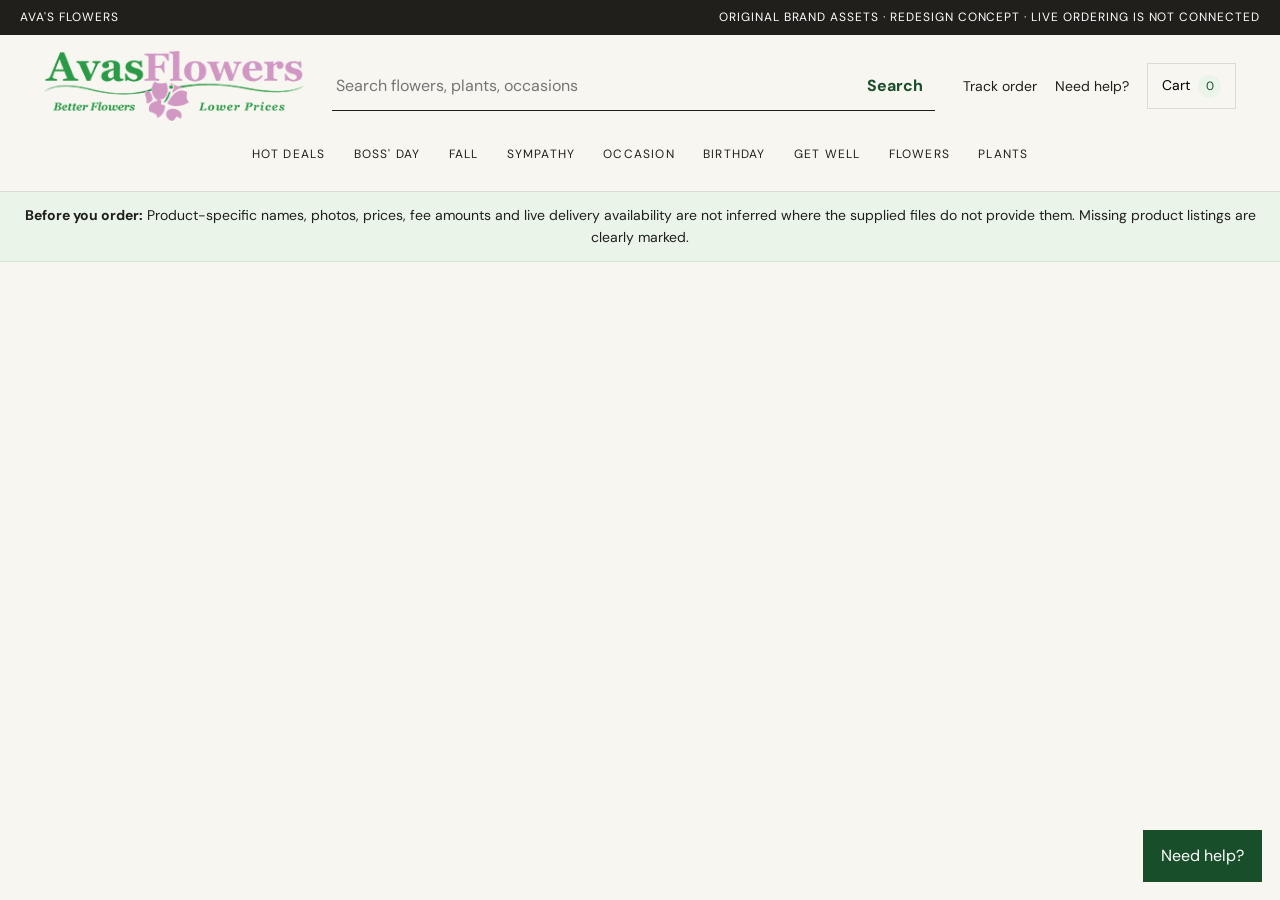
==== commit 30c8fb66: "Revert index.html to pre-redesign version" ====
--- a/index.html
+++ b/index.html
@@ -1,33 +1,28 @@
 <!doctype html>
 <html lang="en">
 <head>
-<meta charset="utf-8"><meta name="viewport" content="width=device-width,initial-scale=1">
-<meta name="theme-color" content="#f8f5ef">
-<meta name="description" content="Thoughtful flowers for life's meaningful moments. Explore the Ava's Flowers collection.">
-<title>Ava's Flowers | Thoughtful flowers, beautifully delivered</title>
+<meta charset="utf-8"><meta name="viewport" content="width=device-width, initial-scale=1">
+<meta name="theme-color" content="#f8f6f0"><meta name="description" content="Ava's Flowers website redesign concept using supplied brand assets and source content.">
+<title>Ava's Flowers — Website Redesign Concept</title>
 <link rel="preconnect" href="https://fonts.googleapis.com"><link rel="preconnect" href="https://fonts.gstatic.com" crossorigin>
-<link href="https://fonts.googleapis.com/css2?family=DM+Sans:wght@400;500;600;700&family=Playfair+Display:wght@400;500;600;700&display=swap" rel="stylesheet">
+<link href="https://fonts.googleapis.com/css2?family=DM+Sans:wght@400;500;600;700&family=Playfair+Display:wght@400;500;600&display=swap" rel="stylesheet">
 <link rel="stylesheet" href="styles.css"><script defer src="app.js"></script>
 </head>
 <body>
-<div class="announcement"><span>Thoughtful flowers for every kind of moment</span><span>Explore the collection <span aria-hidden="true">↗</span></span></div>
-<header class="site-header">
- <a class="brand" href="#home" aria-label="Ava's Flowers home"><span class="brand-mark">a</span><span class="brand-word">ava's <i>flowers</i></span></a>
- <button class="menu-toggle" id="menu-toggle" aria-expanded="false" aria-controls="main-nav" aria-label="Toggle navigation">☰</button>
- <nav id="main-nav" aria-label="Main navigation"><a href="#collection">Shop flowers</a><a href="#occasions">Occasions</a><a href="#our-promise">Our promise</a><a href="https://www.avasflowers.net/customersupport" target="_blank" rel="noopener">Help</a></nav>
- <div class="header-actions"><label class="search-box"><span aria-hidden="true">⌕</span><input id="search" type="search" placeholder="Find your flowers" aria-label="Search flowers"></label><a class="cart" href="#collection" aria-label="View collection">Bag <span id="bag-count">0</span></a></div>
+<a class="skip-link" href="#main">Skip to content</a>
+<div class="announcement"><span>AVA'S FLOWERS</span><span>Original brand assets · redesign concept · live ordering is not connected</span></div>
+<header class="site-header" id="top">
+ <div class="head-main">
+  <button class="icon-button mobile-menu-button" aria-label="Open navigation" aria-expanded="false" aria-controls="category-nav" id="menu-toggle">☰</button>
+  <a href="#home" class="brand" aria-label="Ava's Flowers home"><img src="assets/image1.png" width="280" height="75" alt="Avas Flowers original logo from supplied Word document"></a>
+  <form class="search" id="search-form" role="search"><label class="sr-only" for="site-search">Search flowers</label><input id="site-search" type="search" placeholder="Search flowers, plants, occasions"><button aria-label="Search">Search</button></form>
+  <div class="head-actions"><a href="#track">Track order</a><a href="#help">Need help?</a><button class="cart-link" id="cart-open" aria-label="Open cart">Cart <span id="cart-count">0</span></button></div>
+ </div>
+ <nav class="category-nav" id="category-nav" aria-label="Shop categories"><a href="#category/Hot%20Deals">Hot Deals</a><a href="#category/Boss'%20Day">Boss' Day</a><a href="#category/Fall">Fall</a><a href="#category/Sympathy">Sympathy</a><a href="#category/Occasion">Occasion</a><a href="#category/Birthday">Birthday</a><a href="#category/Get%20Well">Get Well</a><a href="#category/Flowers">Flowers</a><a href="#category/Plants">Plants</a></nav>
 </header>
-<main id="home">
-<section class="hero">
- <div class="hero-copy"><p class="eyebrow"><span class="eyebrow-line"></span> THE ART OF GIVING FLOWERS</p><h1>Say it beautifully.<br><em>Send something</em><br>that blooms.</h1><p class="hero-description">From everyday kindness to once-in-a-lifetime celebrations, find a thoughtful arrangement for the people who matter most.</p><div class="hero-buttons"><a class="button button-dark" href="#collection">Explore bestsellers <span>↗</span></a><a class="quiet-link" href="#occasions">Shop by occasion <span>→</span></a></div><div class="hero-proof"><div class="proof-stars">★★★★★</div><div><strong>Flowers that speak from the heart</strong><small>Discover customer-favourite arrangements</small></div></div></div>
- <div class="hero-visual"><div class="hero-image-wrap"><img src="assets/image3.png" alt="Floral arrangement from the supplied floral collection" fetchpriority="high"><div class="image-caption"><span>THE SIGNATURE EDIT</span><span>Thoughtfully chosen blooms</span></div></div><div class="floating-note"><span class="note-flower">✳</span><span>Make the moment<br><i>feel like a moment.</i></span></div><div class="hero-index">01 <span>—</span> 04</div></div>
-</section>
-<div class="benefit-strip"><div><span>✳</span><p><strong>Made for meaningful moments</strong><small>Gifts for every chapter</small></p></div><div><span>✧</span><p><strong>A collection worth exploring</strong><small>Customer-loved arrangements</small></p></div><div><span>♡</span><p><strong>Here when you need us</strong><small>Friendly customer support</small></p></div></div>
-<section class="section collection-section" id="collection"><div class="section-top"><div><p class="eyebrow">THE FLOWER EDIT</p><h2>Little things.<br><em>Big feelings.</em></h2></div><div class="section-intro"><p>Meet the arrangements customers come back for, with current product details sourced from Ava's Flowers.</p><div class="collection-controls"><div class="filter-tabs" role="group" aria-label="Filter collection"><button class="filter active" data-filter="all">All favourites</button><button class="filter" data-filter="roses">Roses</button><button class="filter" data-filter="bouquet">Bouquets</button><button class="filter" data-filter="plants">Plants</button></div><span id="result-count">12 arrangements</span></div></div></div><div id="product-grid" class="product-grid" aria-live="polite"></div><p class="catalog-note">Product names, starting prices and review counts are based on the official Ava's Flowers website and may change by size, destination, date and availability. Select a product to view the current listing.</p></section>
-<section class="occasion-section" id="occasions"><div class="occasion-copy"><p class="eyebrow">A REASON TO SEND</p><h2>There’s a flower<br>for <em>every feeling.</em></h2><p>Whether you’re celebrating, comforting, thanking or simply saying “I’m thinking of you”, start with the moment.</p><a class="button button-light" href="https://www.avasflowers.net/" target="_blank" rel="noopener">Find your occasion <span>↗</span></a></div><div class="occasion-list"><a href="https://www.avasflowers.net/categories/flowers" target="_blank" rel="noopener"><span>01</span><strong>Just because</strong><span class="occasion-arrow">↗</span></a><a href="https://www.avasflowers.net/categories/flowers" target="_blank" rel="noopener"><span>02</span><strong>Birthdays & milestones</strong><span class="occasion-arrow">↗</span></a><a href="https://www.avasflowers.net/categories/flowers" target="_blank" rel="noopener"><span>03</span><strong>Love & anniversaries</strong><span class="occasion-arrow">↗</span></a><a href="https://www.avasflowers.net/categories/flowers" target="_blank" rel="noopener"><span>04</span><strong>Comfort & sympathy</strong><span class="occasion-arrow">↗</span></a></div></section>
-<section class="promise-section" id="our-promise"><div class="promise-visual"><img src="assets/image4.png" alt="Floral details from the supplied collection" loading="lazy"></div><div class="promise-copy"><p class="eyebrow">A LITTLE MORE THOUGHTFUL</p><h2>Good flowers.<br><em>Better feelings.</em></h2><p>Beautiful flowers are only part of the gesture. We believe the experience should feel considered from the first look to the moment your gift arrives.</p><ul><li><span>01</span>Choose a gift that says it for you</li><li><span>02</span>Review product options and delivery details</li><li><span>03</span>Get help whenever you need it</li></ul><a class="quiet-link" href="https://www.avasflowers.net/customersupport" target="_blank" rel="noopener">Visit customer support <span>→</span></a></div></section>
-<section class="closing-cta"><p class="eyebrow">THE RIGHT WORDS, IN FLOWER FORM</p><h2>Make someone’s day<br><em>a little more beautiful.</em></h2><a class="button button-dark" href="#collection">Shop the collection <span>↗</span></a></section>
-</main>
-<footer class="footer"><a class="brand footer-brand" href="#home"><span class="brand-mark">a</span><span class="brand-word">ava's <i>flowers</i></span></a><p>Flowers for the moments that matter.</p><div class="footer-links"><a href="https://www.avasflowers.net/" target="_blank" rel="noopener">Official store</a><a href="https://www.avasflowers.net/customersupport" target="_blank" rel="noopener">Customer support</a><a href="#our-promise">Our promise</a></div><small>Independent website redesign concept. Product links open the official Ava's Flowers website. Final prices, delivery eligibility, fees and availability are confirmed on the official product page.</small></footer>
-<div id="toast" role="status" aria-live="polite"></div>
-</body></html>+<div class="notice"><strong>Before you order:</strong> Product-specific names, photos, prices, fee amounts and live delivery availability are not inferred where the supplied files do not provide them. Missing product listings are clearly marked.</div>
+<main id="main" tabindex="-1"></main>
+<aside class="help-float"><a href="#help">Need help?</a></aside>
+<footer id="footer" class="site-footer"></footer>
+<div id="toast" class="toast" role="status" aria-live="polite"></div>
+</body></html>
